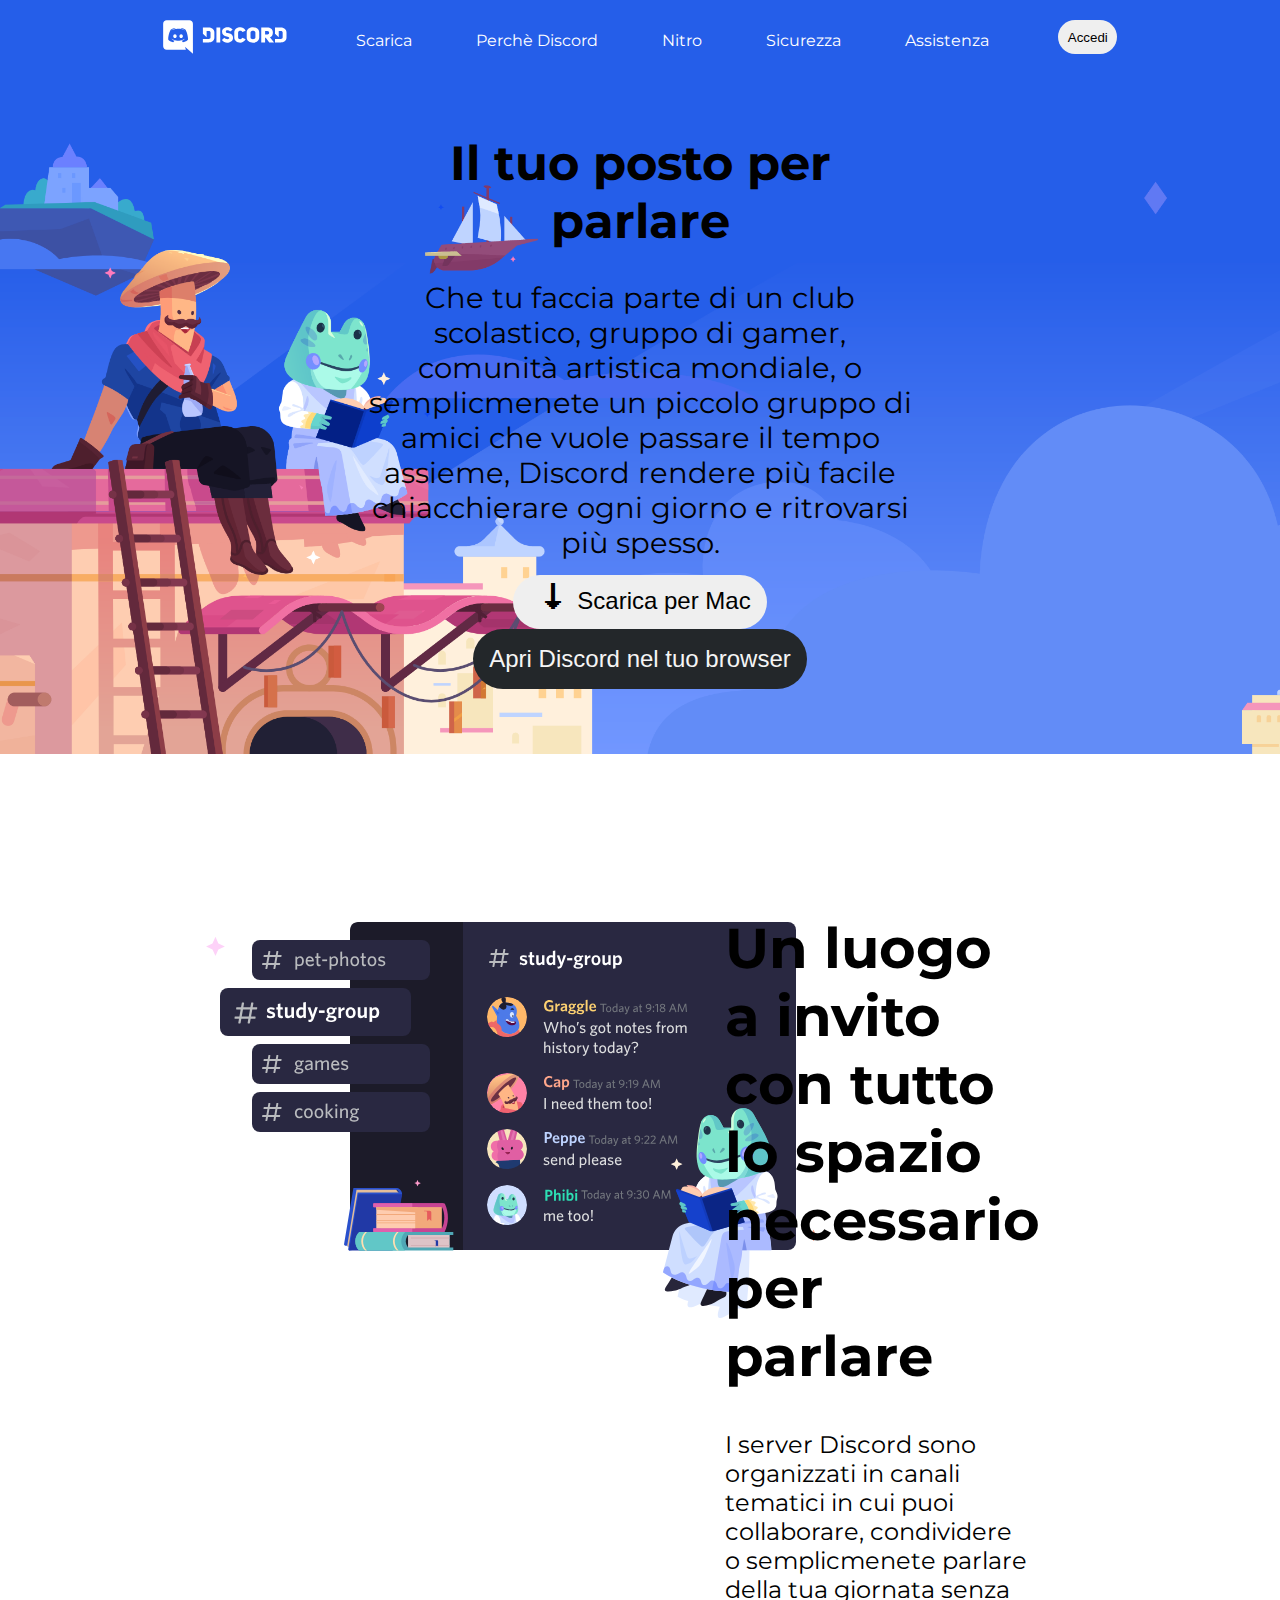
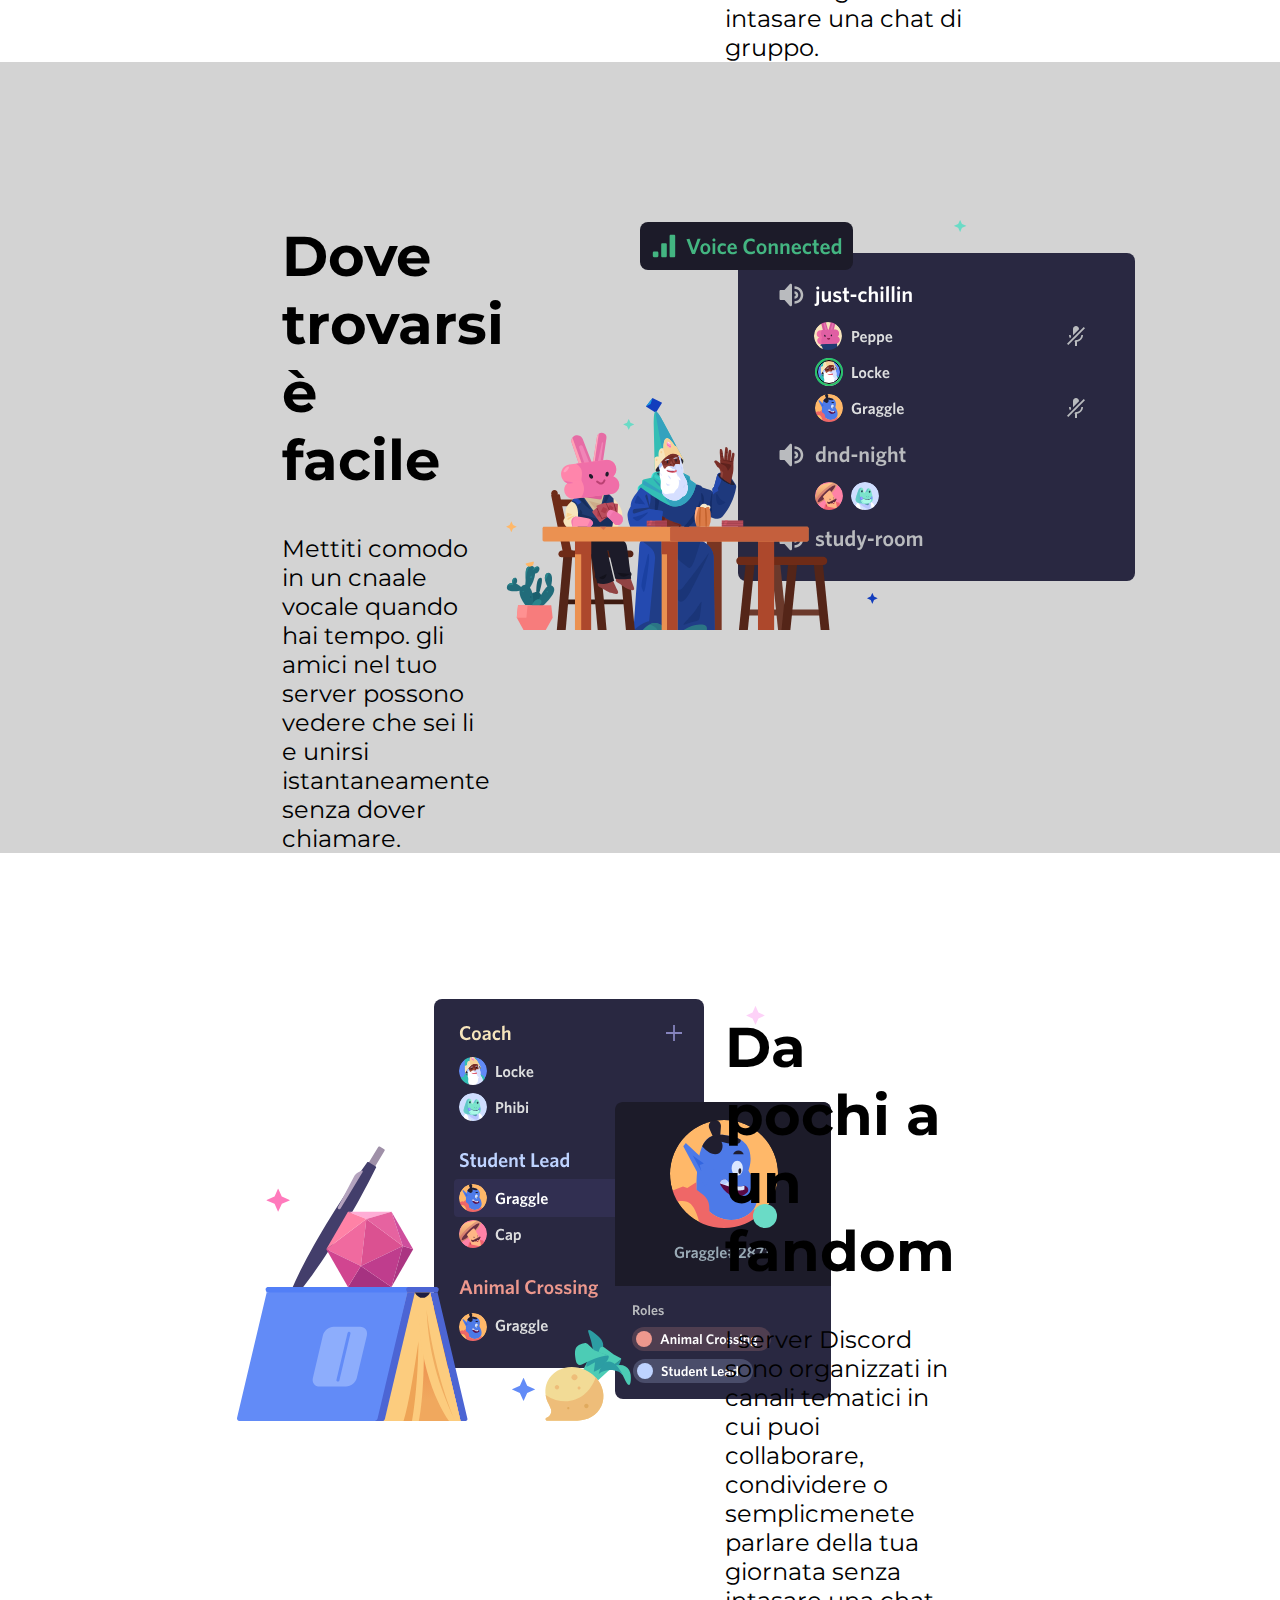
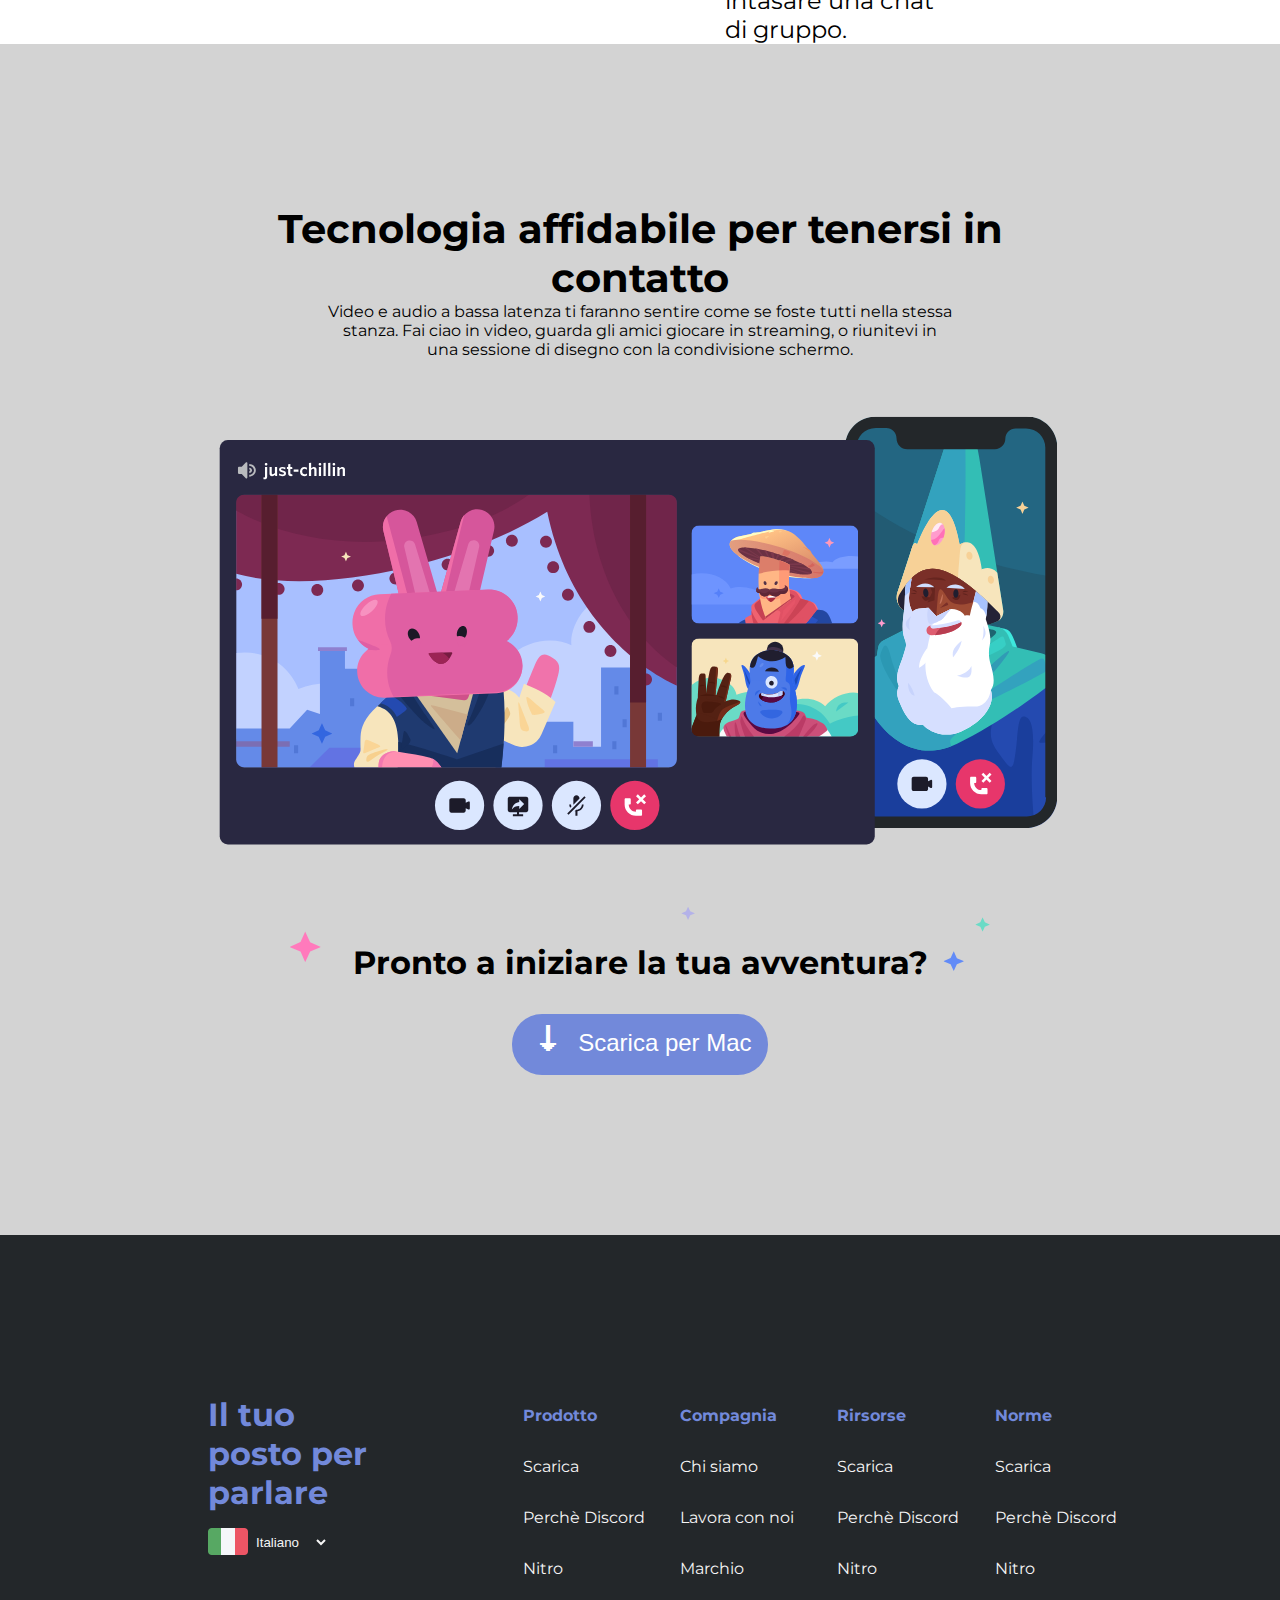
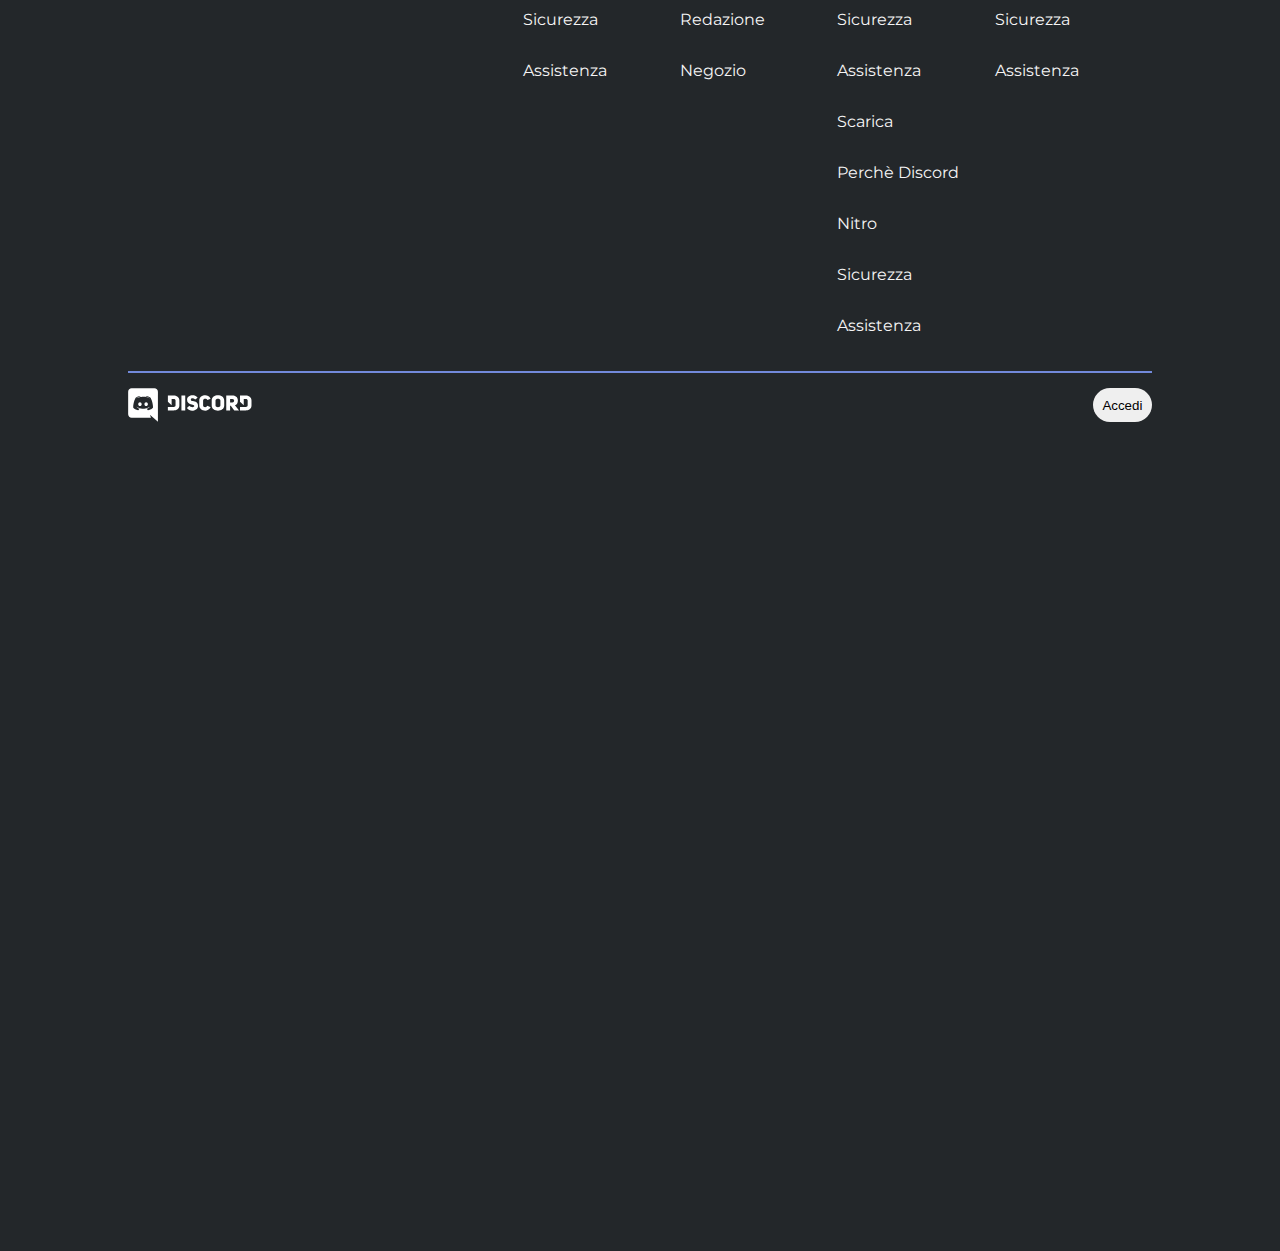
==== bonus/index.html @ 66f03d51 "add bonus folder" ====
<!DOCTYPE html>
<html lang="en">
<head>
    <meta charset="UTF-8">
    <meta http-equiv="X-UA-Compatible" content="IE=edge">
    <meta name="viewport" content="width=device-width, initial-scale=1.0">
    <title>Discord</title>
    <link rel="preconnect" href="https://fonts.googleapis.com">
    <link rel="preconnect" href="https://fonts.gstatic.com" crossorigin>
    <link href="https://fonts.googleapis.com/css2?family=Montserrat:wght@400;700&display=swap" rel="stylesheet">
    <link rel="stylesheet" href="https://cdnjs.cloudflare.com/ajax/libs/font-awesome/6.2.0/css/all.min.css" integrity="sha512-xh6O/CkQoPOWDdYTDqeRdPCVd1SpvCA9XXcUnZS2FmJNp1coAFzvtCN9BmamE+4aHK8yyUHUSCcJHgXloTyT2A==" crossorigin="anonymous" referrerpolicy="no-referrer"/>
    <link rel="stylesheet" href="./assets/css/style.css">
</head>
<body>
    
    <header id="site_header">
        <nav>
            <img src="./assets/img/logo.svg" alt="">
            <ul>
                <li>Scarica</li>
                <li>Perchè Discord</li>
                <li>Nitro</li>
                <li>Sicurezza</li>
                <li>Assistenza</li>
            </ul>
            <button id="login">Accedi</button>
        </nav>
    </header>
    <!-- /#site_header -->

    <main id="site_main">
        <div class="top_container">
            <section>
                <h1>Il tuo posto per parlare</h1>
                <p class="descrizione">Che tu faccia parte di un club scolastico, gruppo di gamer, comunità artistica mondiale, o semplicmenete un piccolo gruppo di amici che vuole passare il tempo assieme, Discord rendere più facile chiacchierare ogni giorno e ritrovarsi più spesso.</p>
                <button class="download_mac"><span class="arrow">&#129063;</span>Scarica per Mac</button>
                <button class="open_browser">Apri Discord nel tuo browser</button>
            </section>
        </div>
        <div class="container">
            <div class="row">
                <div class="col_7 study">
                    <img class="study_group" src="./assets/img/item1.svg" alt="">
                </div>
                <div class="col_6 luogo">
                    <h2>Un luogo a invito con tutto lo spazio necessario per parlare</h2>
                    <p class="spiegazione">I server Discord sono organizzati in canali tematici in cui puoi collaborare, condividere o semplicmenete parlare della tua giornata senza intasare una chat di gruppo.</p>
                </div>
            </div>
        </div>
        <div class="container_gray">
            <div class="container">
                <div class="row">
                    <div class="col_6 trovarsi">
                        <h2>Dove trovarsi è facile</h2>
                        <p class="spiegazione">Mettiti comodo in un cnaale vocale quando hai tempo. gli amici nel tuo server possono vedere che sei li e unirsi istantaneamente senza dover chiamare.</p>
                    </div>
                    <div class="col_7">
                        <img src="./assets/img/item2.svg" alt="">
                    </div>
                </div>
            </div>
        </div>
        <div class="container">
            <div class="row">
                <div class="col_7">
                    <img class="voice_connect" src="./assets/img/item3.svg" alt="">
                </div>
                <div class="col_6 luogo">
                    <h2>Da pochi a un fandom</h2>
                    <p class="spiegazione">I server Discord sono organizzati in canali tematici in cui puoi collaborare, condividere o semplicmenete parlare della tua giornata senza intasare una chat di gruppo.</p>
                </div>
            </div>
        </div>

        <div class="container_gray">
                <div class="tecnology">
                    <h2 class="tecnologia">Tecnologia affidabile per tenersi in contatto</h2>
                    <p class="streaming">Video e audio a bassa latenza ti faranno sentire come se foste tutti nella stessa stanza. Fai ciao in video, guarda gli amici giocare in streaming, o riunitevi in una sessione di disegno con la condivisione schermo.</p>
                    <img class="big" src="./assets/img/item4-big.svg" alt="">
                    <img class="stars" src="./assets/img/stars.svg" alt="">
                    <h2 class="adventure">Pronto a iniziare la tua avventura?</h2>
                    <button class="last_button">
                        <span class="arrow">&#129063;</span>
                        Scarica per Mac
                    </button>
                </div>
        </div>
    </main>
    <!-- /#site_main -->


    <footer id="site_footer">

        <div class="container_footer">
            <div class="container">
                <div class="row footer_row">
                    <div class="col_4 last_col ">
                        <h2 class="posto">Il tuo posto per parlare</h2>
                        <img class="ita" src="./assets/img/ita.png" alt="">
                        <select>
                            <option>Italiano</option>
                            <option>Inglese</option>
                            <option>Francese</option>
                            <option>Spagnolo</option>
                            <option>Tedesco</option>
                        </select>
                        <div>
                            <a href="#"><i id="twitter" class="fa-brands fa-twitter"></i></a>
                            <a href="#"><i class="fa-brands fa-instagram"></i></a>
                            <a href="#"><i class="fa-brands fa-facebook"></i></a>
                            <a href="#"><i class="fa-brands fa-youtube"></i></a>
                        </div>
                    </div>
                    <div class="col_2">
                        <ul>
                            <li><strong>Prodotto</strong> </li>
                            <li><a href="#">Scarica</a></li>
                            <li><a href="#">Perchè Discord</a></li>
                            <li><a href="#">Nitro</a></li>
                            <li><a href="#">Sicurezza</a></li>
                            <li><a href="#">Assistenza</a></li>
                        </ul>
                    </div>
                    <div class="col_2">
                        <ul>
                            <li><strong>Compagnia</strong></li>
                            <li><a href="#">Chi siamo</a></li>
                            <li><a href="#">Lavora con noi</a></li>
                            <li><a href="#">Marchio</a></li>
                            <li><a href="#">Redazione</a></li>
                            <li><a href="#">Negozio</a></li>
                        </ul>
                    </div>
                    <div class="col_2">
                        <ul>
                            <li><strong>Rirsorse</strong></li>
                            <li><a href="#">Scarica</a></li>
                            <li><a href="#">Perchè Discord</a></li>
                            <li><a href="#">Nitro</a></li>
                            <li><a href="#">Sicurezza</a></li>
                            <li><a href="#">Assistenza</a></li>
                            <li><a href="#">Scarica</a></li>
                            <li><a href="#">Perchè Discord</a></li>
                            <li><a href="#">Nitro</a></li>
                            <li><a href="#">Sicurezza</a></li>
                            <li><a href="#">Assistenza</a></li>
                        </ul>
                    </div>
                    <div class="col_2">
                        <ul>
                            <li><strong>Norme</strong></li>
                            <li><a href="#">Scarica</a></li>
                            <li><a href="#">Perchè Discord</a></li>
                            <li><a href="#">Nitro</a></li>
                            <li><a href="#">Sicurezza</a></li>
                            <li><a href="#">Assistenza</a></li>
                        </ul>
                    </div>
                </div>
            </div>
        </div>
        <div class="huge">
            <div class="bottom">
                <img class="last_logo" src="./assets/img/logo.svg" alt="">
                <button id="registrati">Accedi</button>
            </div>
        </div>
    </footer>
    <!-- /#site_footer -->
    
</body>
</html>
---- bonus/assets/css/style.css ----
*{
    box-sizing: border-box;
    margin: 0;
    padding: 0;
}

body{
    font-family: 'Montserrat', sans-serif;
}


#site_header{
    background-color: #255EE9;
    display: flex;
}

nav{
    width: 80%;
    max-width: 1920px;
    margin: auto;
    display: flex;
    justify-content: space-around;
    margin-top: 20px;
    text-align: center;
}

ul{
    display: flex;
    list-style-type: none;
    color: white;
    gap: 4rem;
    margin-top: 0.7rem;
}

#login{
    padding: 0.6rem;
    border-radius: 20px;
    border-style: none;
}

.top_container{
    background-image: url(../img/jumbo.png);
    height: 700px;
    background-size: cover, contain;
    display: flex;
}

section{
    text-align: center;
    width: 45%;
    margin: auto;
}

h1{
    padding: 15px;
    font-size: 3rem;
}

.descrizione{
    padding: 15px;
    font-size:1.8rem;
}

.download_mac{
    border-radius: 30px;
    margin: 0 7px;
    border-style: none;
    font-size: 1.5rem;
    padding-left: 1rem;
    padding-right: 1rem;
    padding-bottom: 0.8rem;
    padding-top: 0.3rem;
}

.arrow{
    font-size: 2rem;
    padding: 0.5rem;
}

.open_browser{
    background-color: #23272A;
    color: whitesmoke;
    padding: 1rem;
    border-radius: 30px;
    margin: 0 7px;
    border-style: none;
    font-size: 1.5rem;
}

/*

#login:hover{
    cursor: pointer;
    box-shadow: 0 0 10px white;
}
.open_browser:hover{
    cursor: pointer;
    box-shadow: 0 0 10px #23272A;
}

.download_mac:hover{
    cursor: pointer;
    box-shadow: 0 0 10px white;
}
*/

.container{
    width: 80%;
    max-width: 1920px;
    margin: auto;
}

.row{
    display: flex;
}

/* #region col */


.col_1{
    width: calc( (100% / 12) * 1);
}

.col_2{
    width: calc( (100% / 12) * 2);
}

.col_3{
    width: calc( (100% / 12) * 3);
}

.col_4{
    width: calc( (100% / 12) * 4);
}

.col_5{
    width: calc( (100% / 12) * 5);
}

.col_6{
    width: calc( (100% / 12) * 6);
}

.col_7{
    width: calc( (100% / 12) * 7);
}

.col_8{
    width: calc( (100% / 12) * 8);
}

.col_9{
    width: calc( (100% / 12) * 9);
}

.col_10{
    width: calc( (100% / 12) * 10);
}

.col_11{
    width: calc( (100% / 12) * 11);
}

.col_12{
    width: calc( (100% / 12) * 12);
}

/* #endregion col */

.study_group{
    margin-left: 10%;
}

.study{
    text-align: center;
}

.col_6, .col_7{
    margin-top: 8rem;
}

.luogo{
    width: 30%;
    text-align: left;
    margin-right: 20%;
    margin-top: 10rem;
}

.trovarsi{
    width: 20%;
    text-align: left;
    margin-left: 15%;
    margin-top: 10rem;
}

.voice_connect{
    margin-left: 15%;
}

h2{
    font-size: 3.5rem;
}

.spiegazione{
    font-size: 1.5rem;
    padding-top: 2.5rem;
}

.container_gray{
    background-color: lightgray;
    text-align: center;
}

.container_gray > .tecnology{
    padding: 10rem 0;
}

.tecnologia{
    font-size: 2.5rem;
}

.tecnology, .streaming{
    width: 70%;
    margin: auto;
    max-width: 1980px;
}

.big{
    width: 100%;
    max-width: 1980px;
}

.stars{
    width: 700px;
}

.adventure{
    font-size: 2rem;
    position: relative;
    bottom: 2rem;
}

.container_footer{
    background-color: #23272A;
    color: whitesmoke;
}

.ita{
    width: 40px;
    padding-top: 1rem;
}

select{
    position: relative;
    bottom: 8px;
    background-color: #23272A;
    border: #23272A; 
    color: whitesmoke;
}

i{
    font-size:2rem;
    padding: 1rem;
}

#twitter{
    padding-left: 0;
}

.posto{
    font-size: 2rem;
    max-width: 60%;
    color: #7289DA;
}

footer ul{
    display: inline-block;
    padding-top: 9rem;
}

footer li{
    padding: 1rem 0;
} 

strong{
    color: #7289DA;
}

a{
    text-decoration: none;
    color: whitesmoke;
}

.last_col{
    margin-left: 5rem;
    padding-top: 10rem;
}


.last_button{
    background-color: #7289DA;
    color: white;
    border-radius: 30px;
    border-style: none;
    font-size: 1.5rem;
    padding-right: 1rem;
    padding-bottom: 1rem;
    padding-top: 0.5rem;
    padding-left: 0.7rem;
}

.huge{
    background-color: #23272A;
    height: 100vh;
    display: flex;
}

.bottom{
    border-top: solid 2px #7289DA;
    background-color: #23272A;
    width: 80%;
    max-width: 1920px;
    margin: auto;
    display: flex;
    justify-content: space-between;
    margin-top: 20px;
    text-align: center;
}

#registrati{
    margin-top: 15px;
    padding: 0.6rem;
    border-radius: 20px;
    border-style: none;
}

.last_logo{
    margin-top: 15px;
}
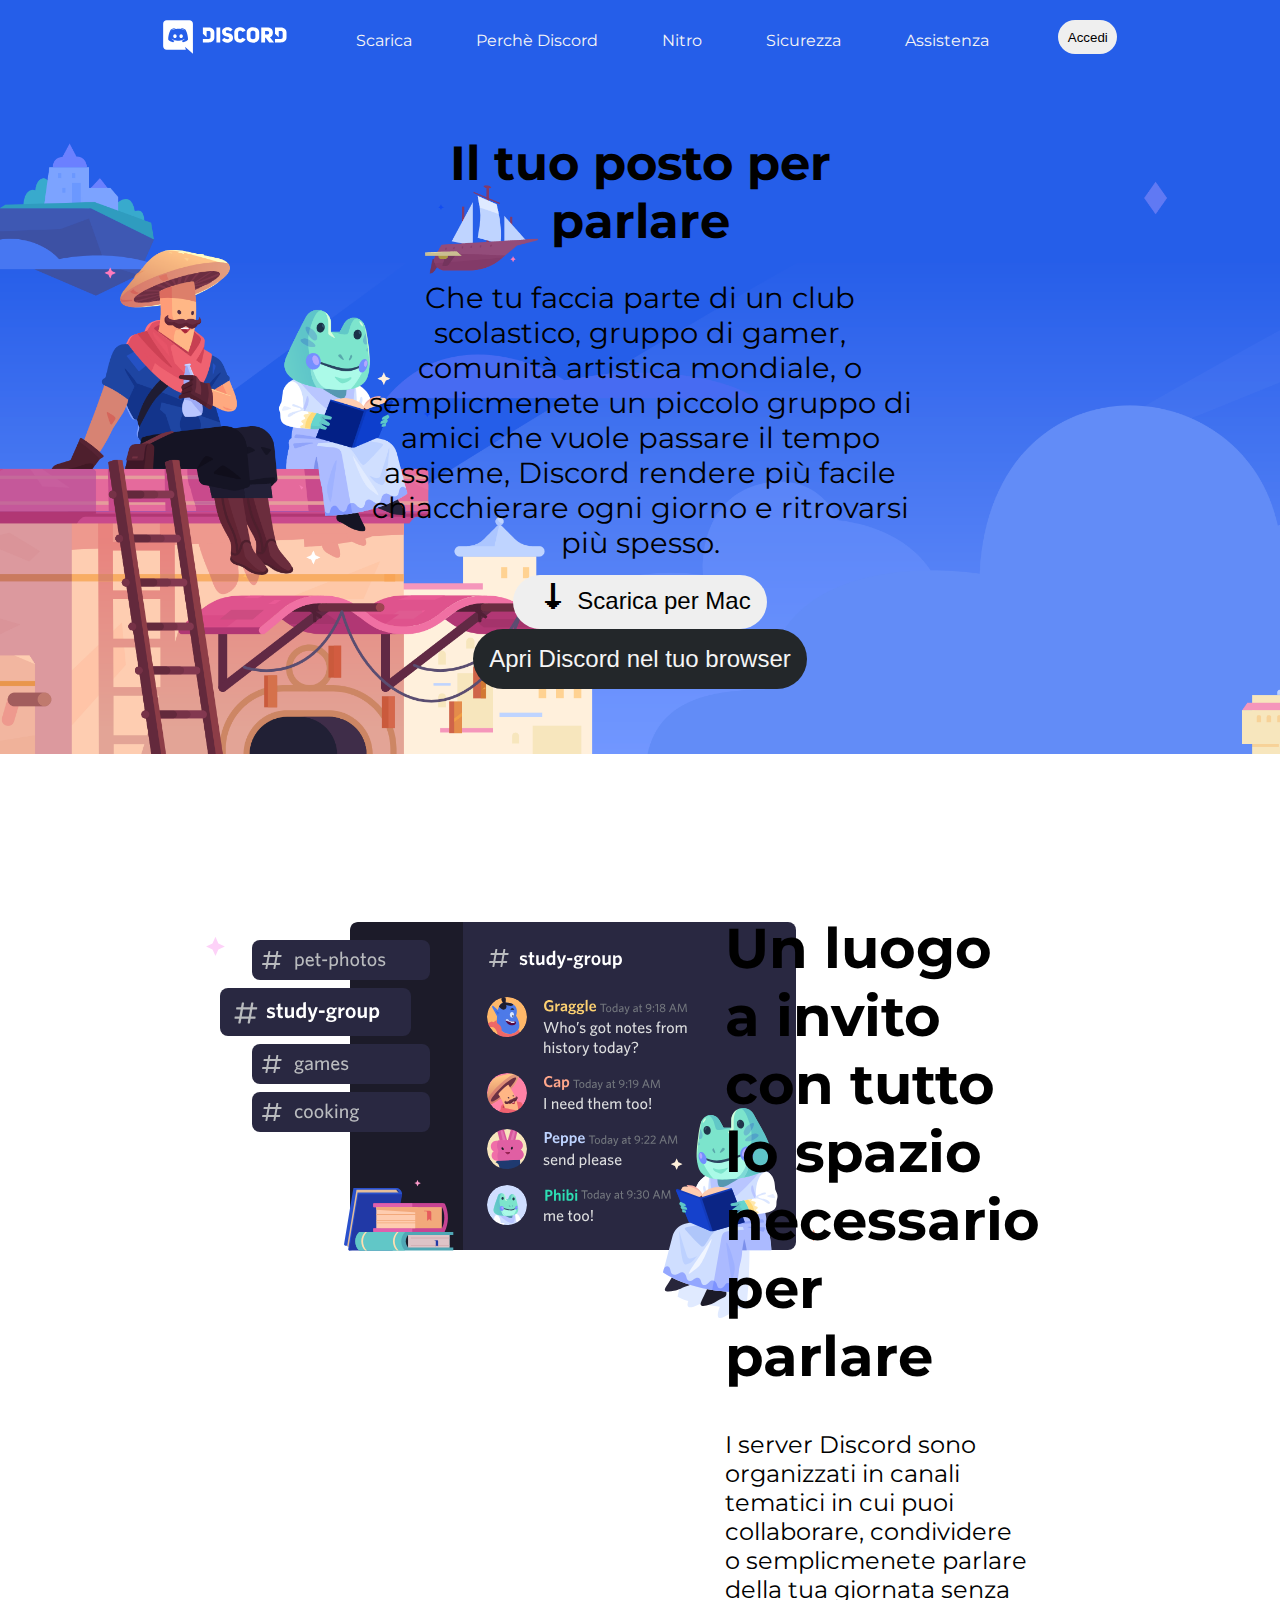
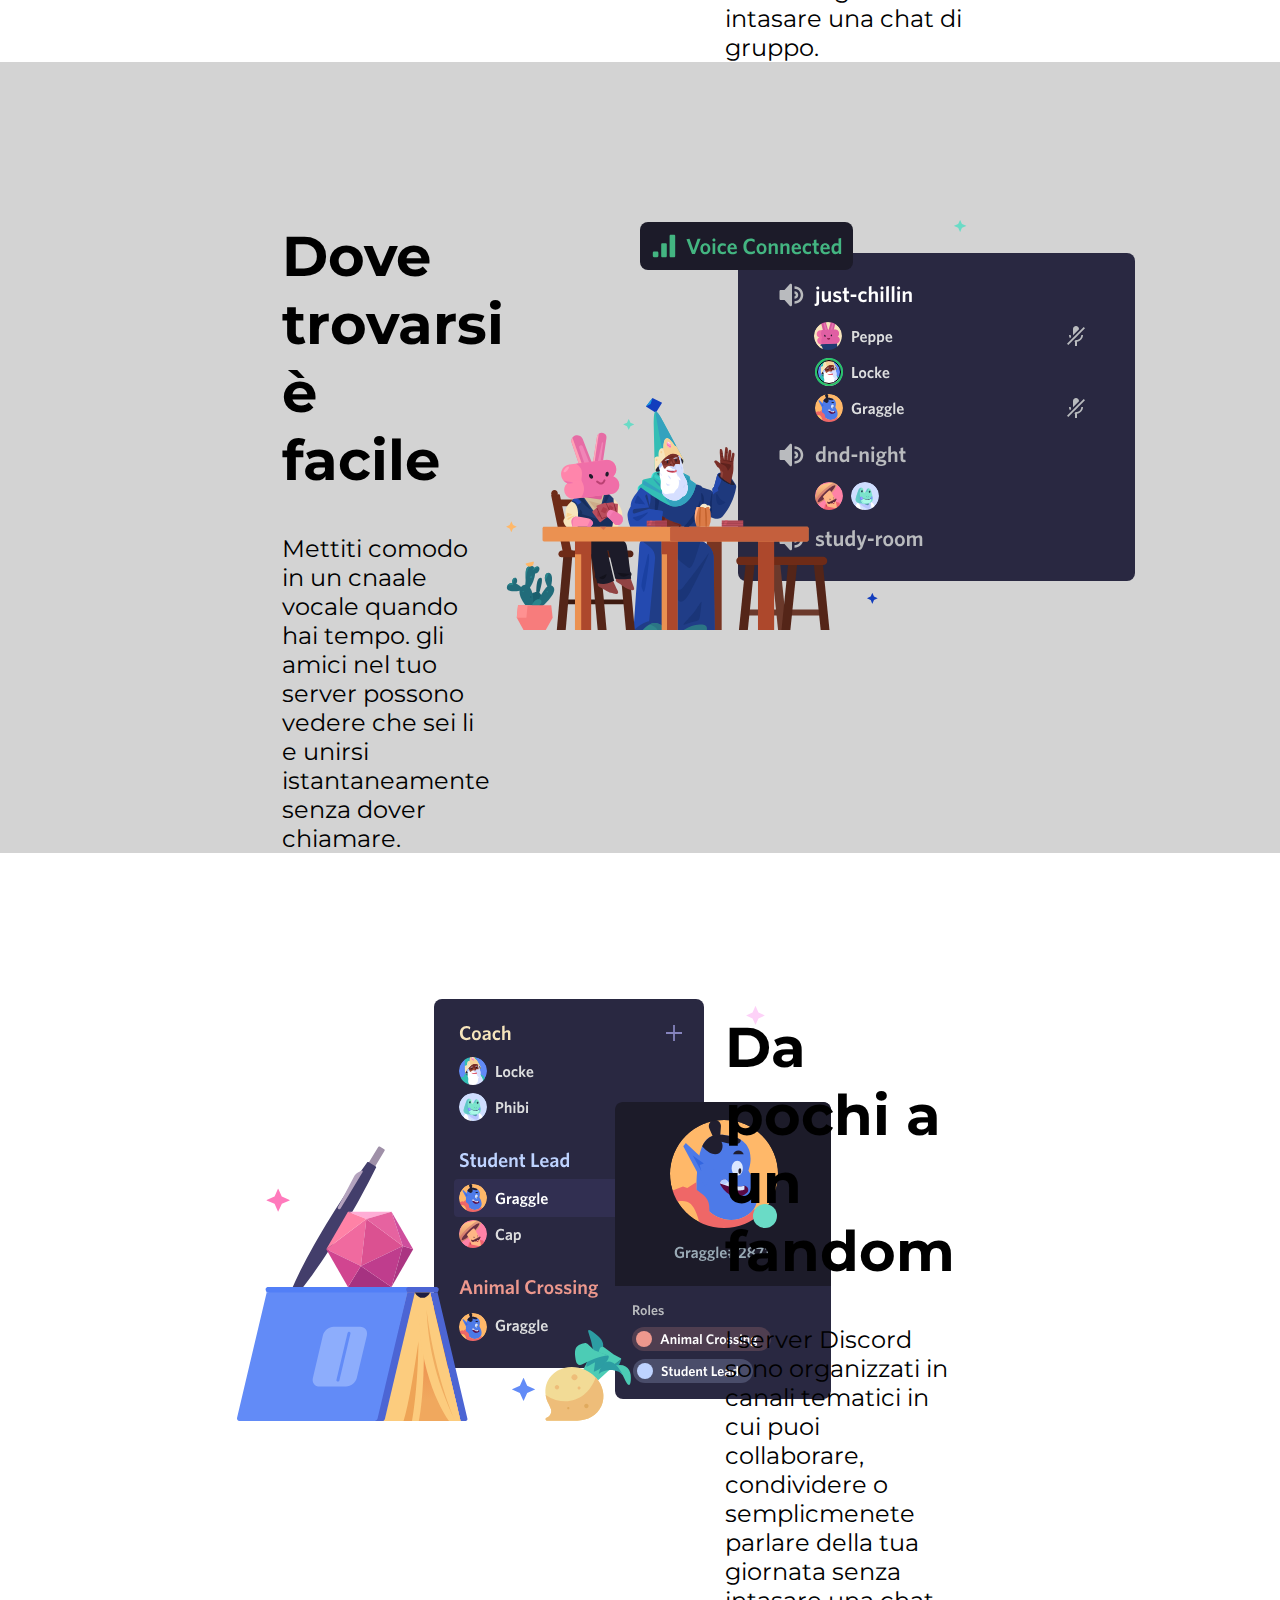
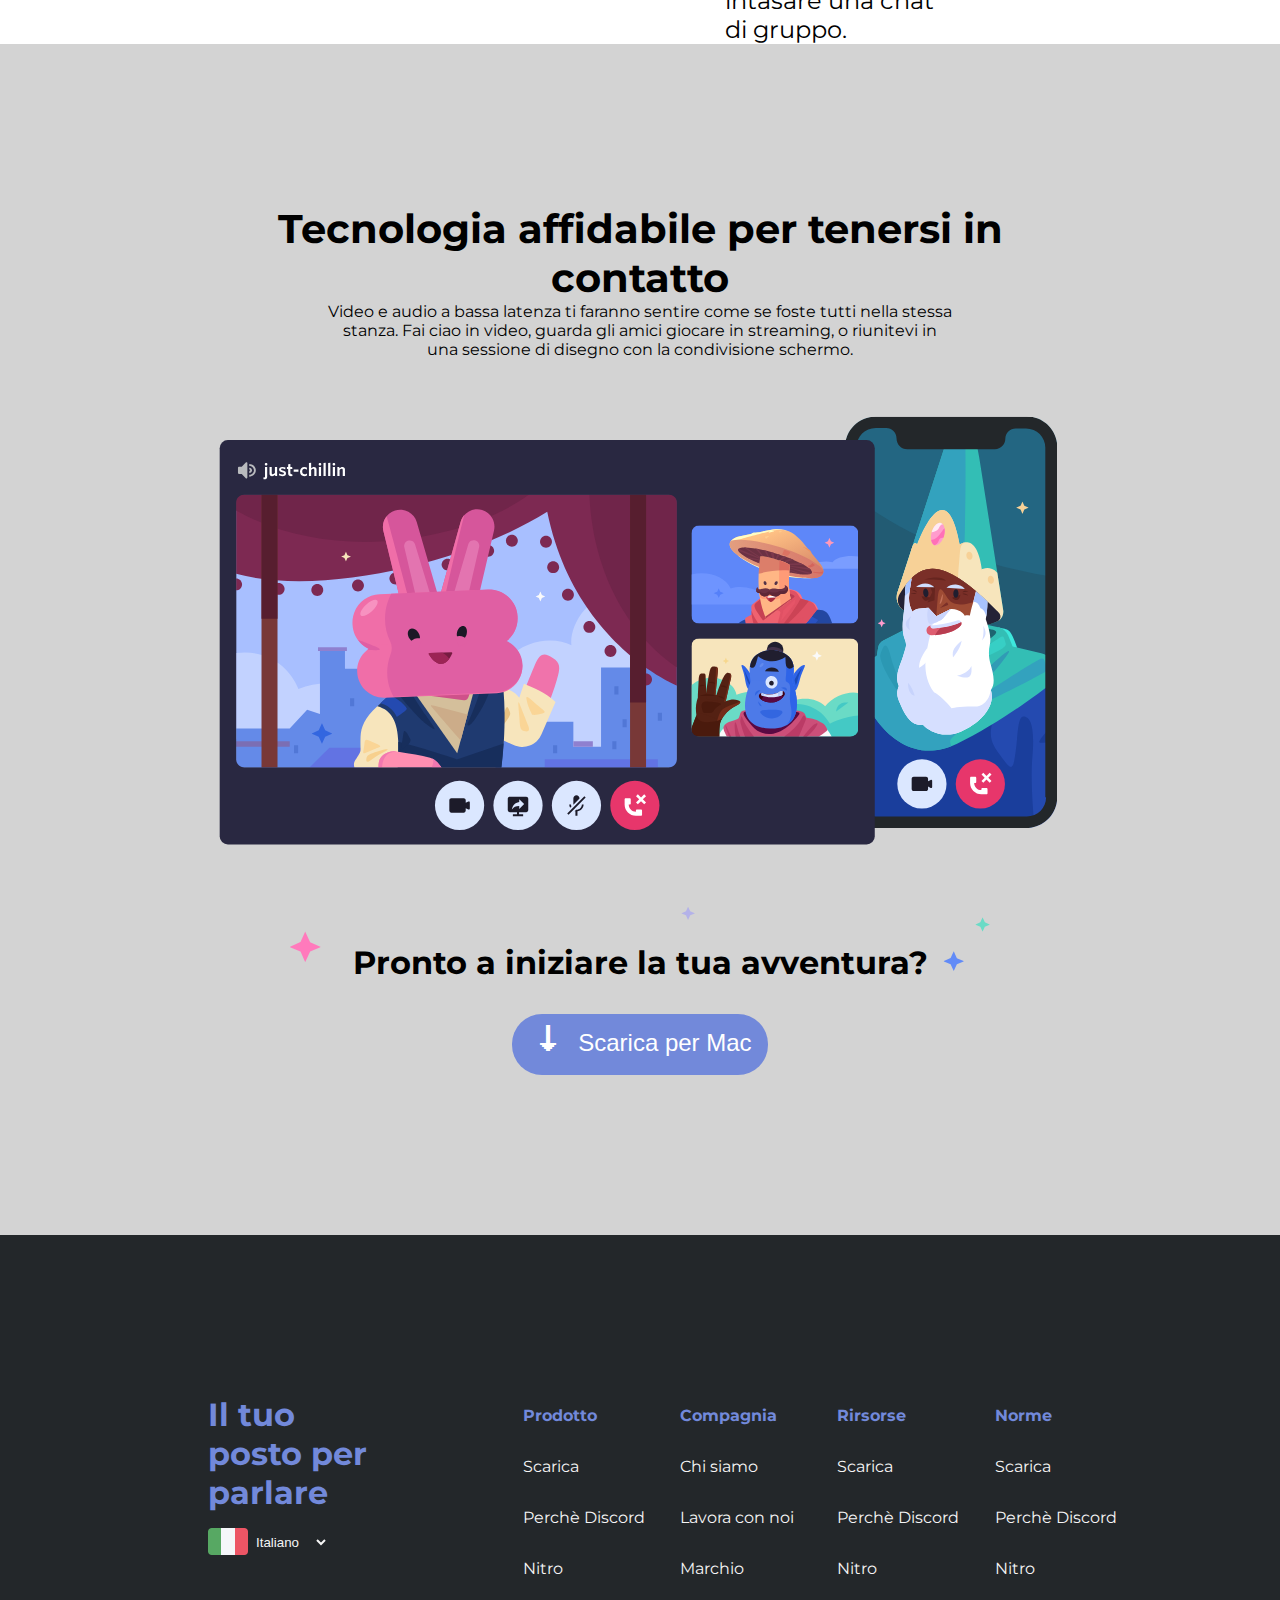
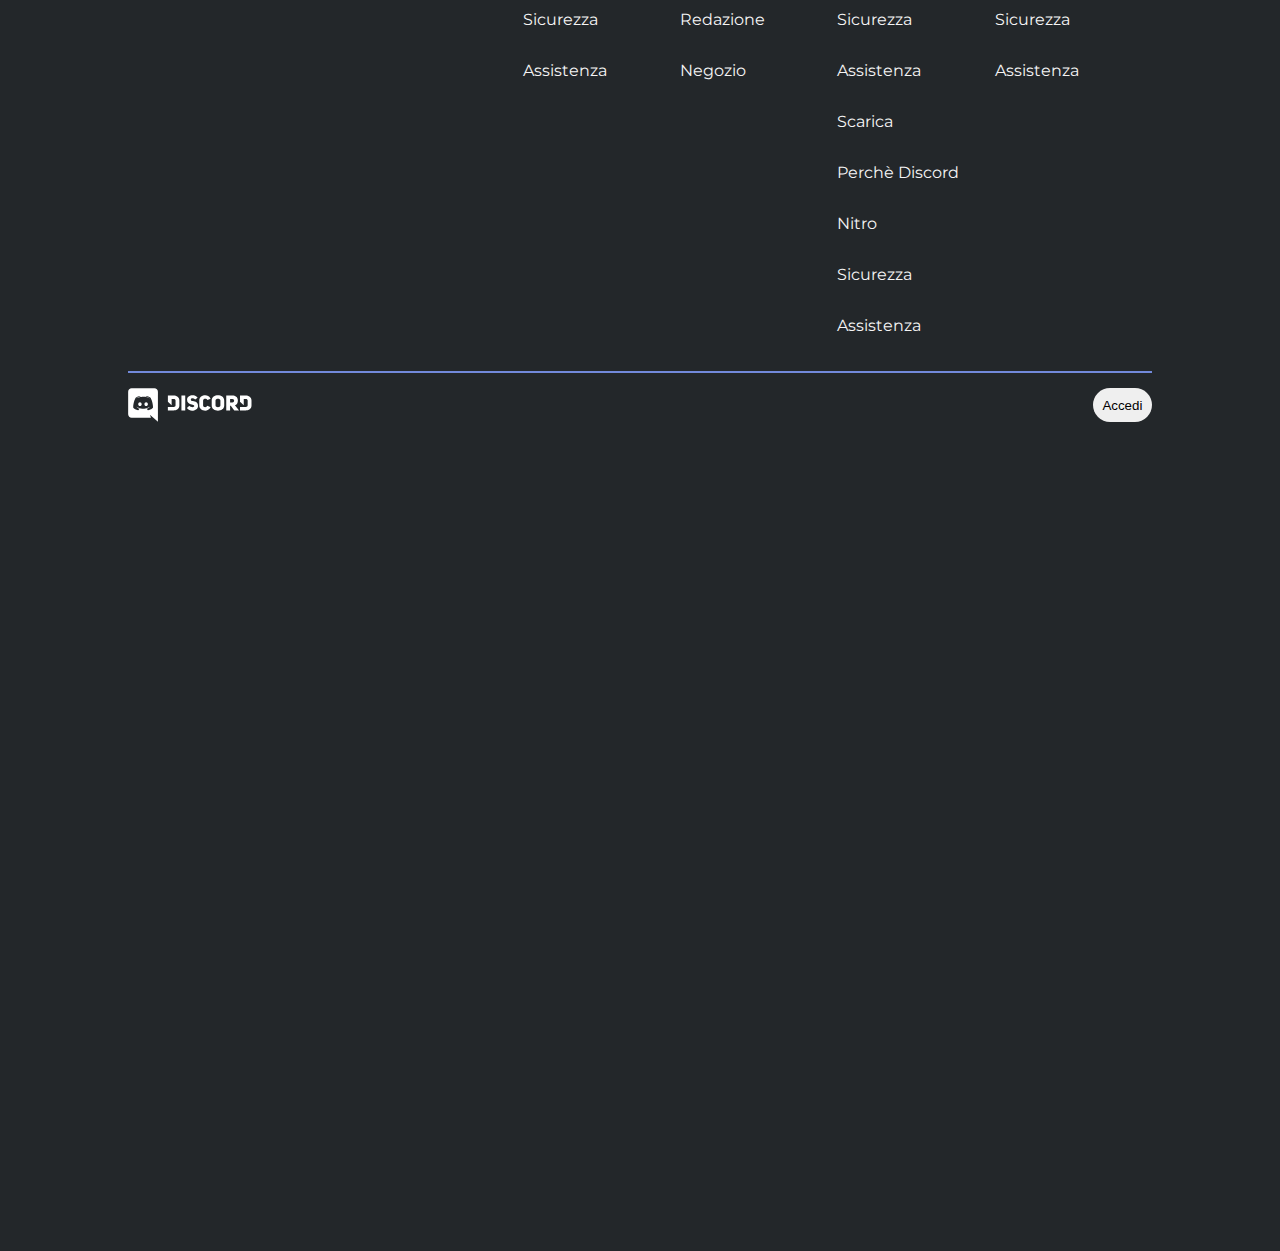
==== commit 29ee4034: "add shadow on button and links" ====
--- a/bonus/index.html
+++ b/bonus/index.html
@@ -17,11 +17,11 @@
         <nav>
             <img src="./assets/img/logo.svg" alt="">
             <ul>
-                <li>Scarica</li>
-                <li>Perchè Discord</li>
-                <li>Nitro</li>
-                <li>Sicurezza</li>
-                <li>Assistenza</li>
+                <li><a href="#">Scarica</a></li>
+                <li><a href="#">Perchè Discord</a></li>
+                <li><a href="#">Nitro</a></li>
+                <li><a href="#">Sicurezza</a></li>
+                <li><a href="#">Assistenza</a></li>
             </ul>
             <button id="login">Accedi</button>
         </nav>
--- a/bonus/assets/css/style.css
+++ b/bonus/assets/css/style.css
@@ -9,6 +9,37 @@
 }
 
 
+/* "funzionalità" */
+
+#login:hover{
+    cursor: pointer;
+    box-shadow: 0 0 10px white;
+}
+
+.open_browser:hover{
+    cursor: pointer;
+    box-shadow: 0 0 10px #23272A;
+}
+
+.download_mac:hover{
+    cursor: pointer;
+    box-shadow: 0 0 10px white;
+}
+
+.last_button:hover{
+    cursor: pointer;
+    box-shadow: 0 0 10px #7289DA;
+}
+
+i:hover{
+    cursor: pointer;
+}
+
+a:hover{
+    text-shadow: 0 0 20px white;
+}
+
+/* "end funzionalità" */
 #site_header{
     background-color: #255EE9;
     display: flex;
@@ -87,23 +118,6 @@
     font-size: 1.5rem;
 }
 
-/*
-
-#login:hover{
-    cursor: pointer;
-    box-shadow: 0 0 10px white;
-}
-.open_browser:hover{
-    cursor: pointer;
-    box-shadow: 0 0 10px #23272A;
-}
-
-.download_mac:hover{
-    cursor: pointer;
-    box-shadow: 0 0 10px white;
-}
-*/
-
 .container{
     width: 80%;
     max-width: 1920px;
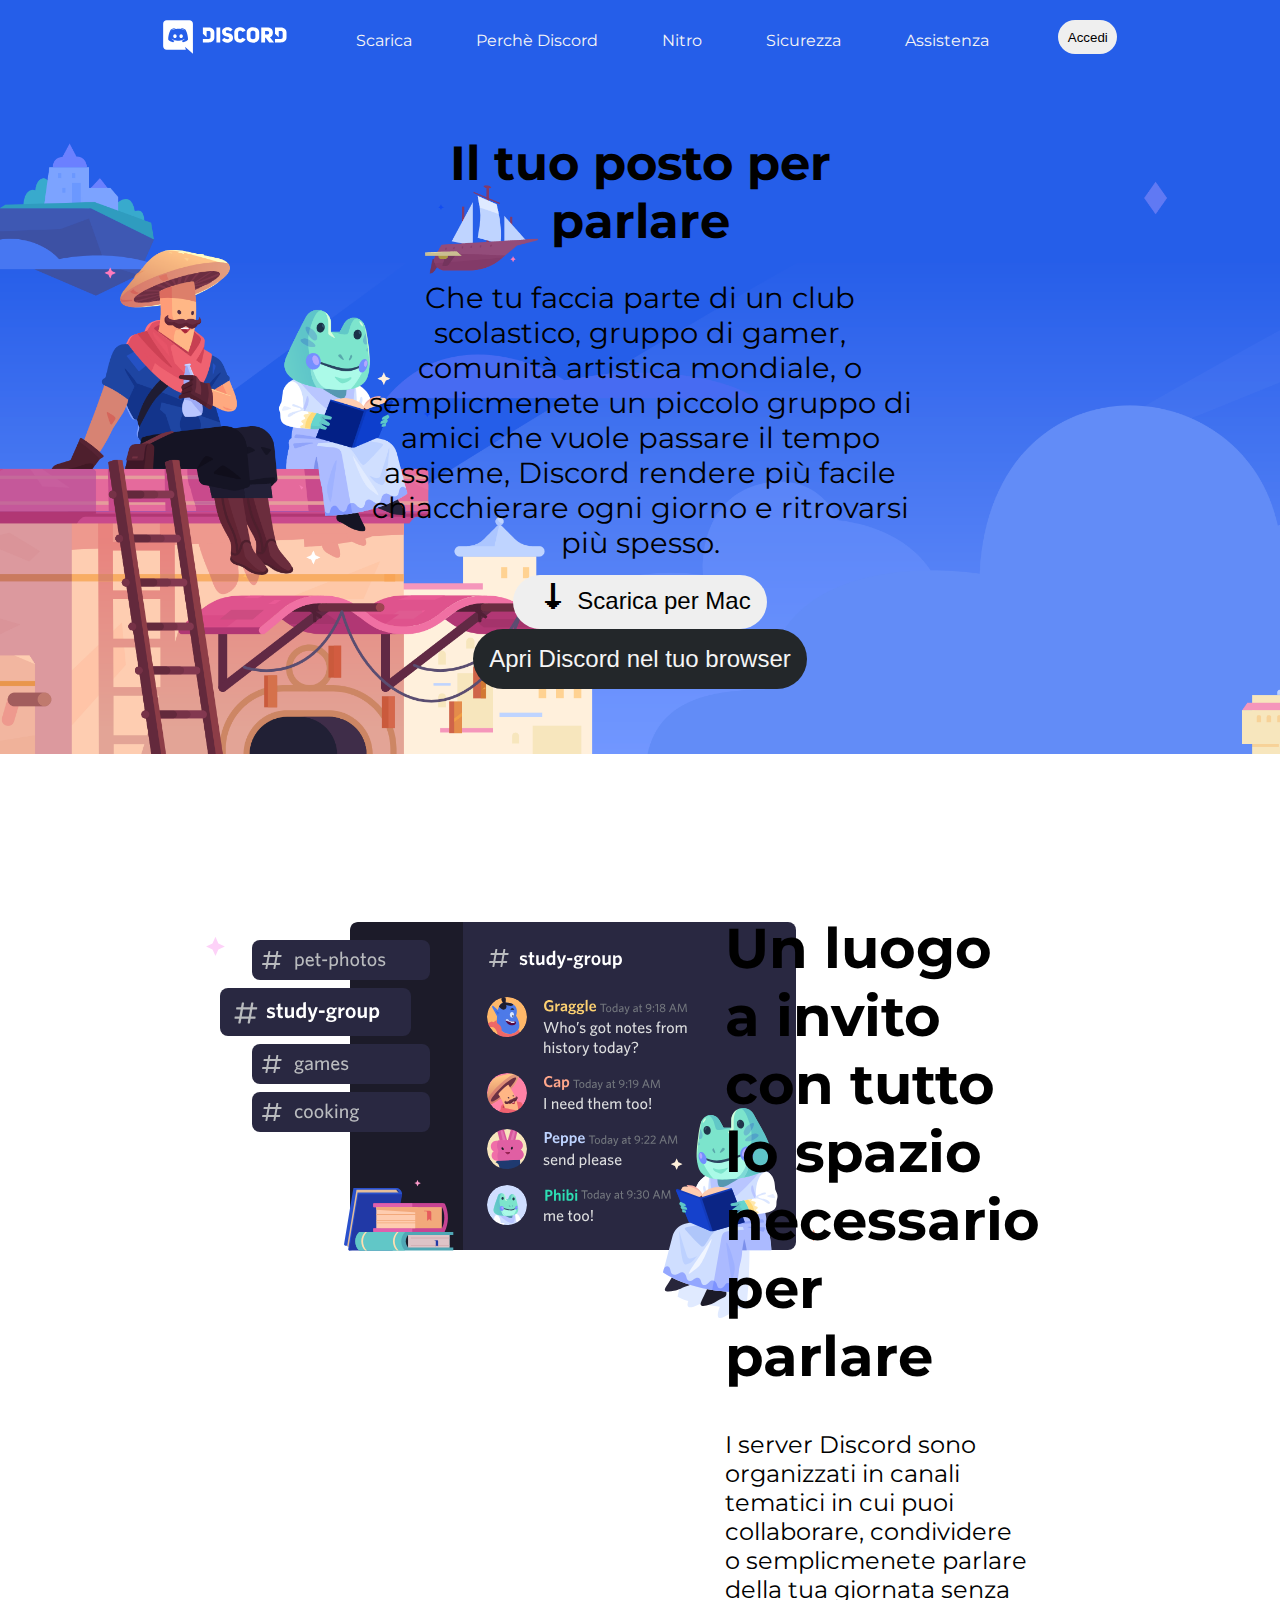
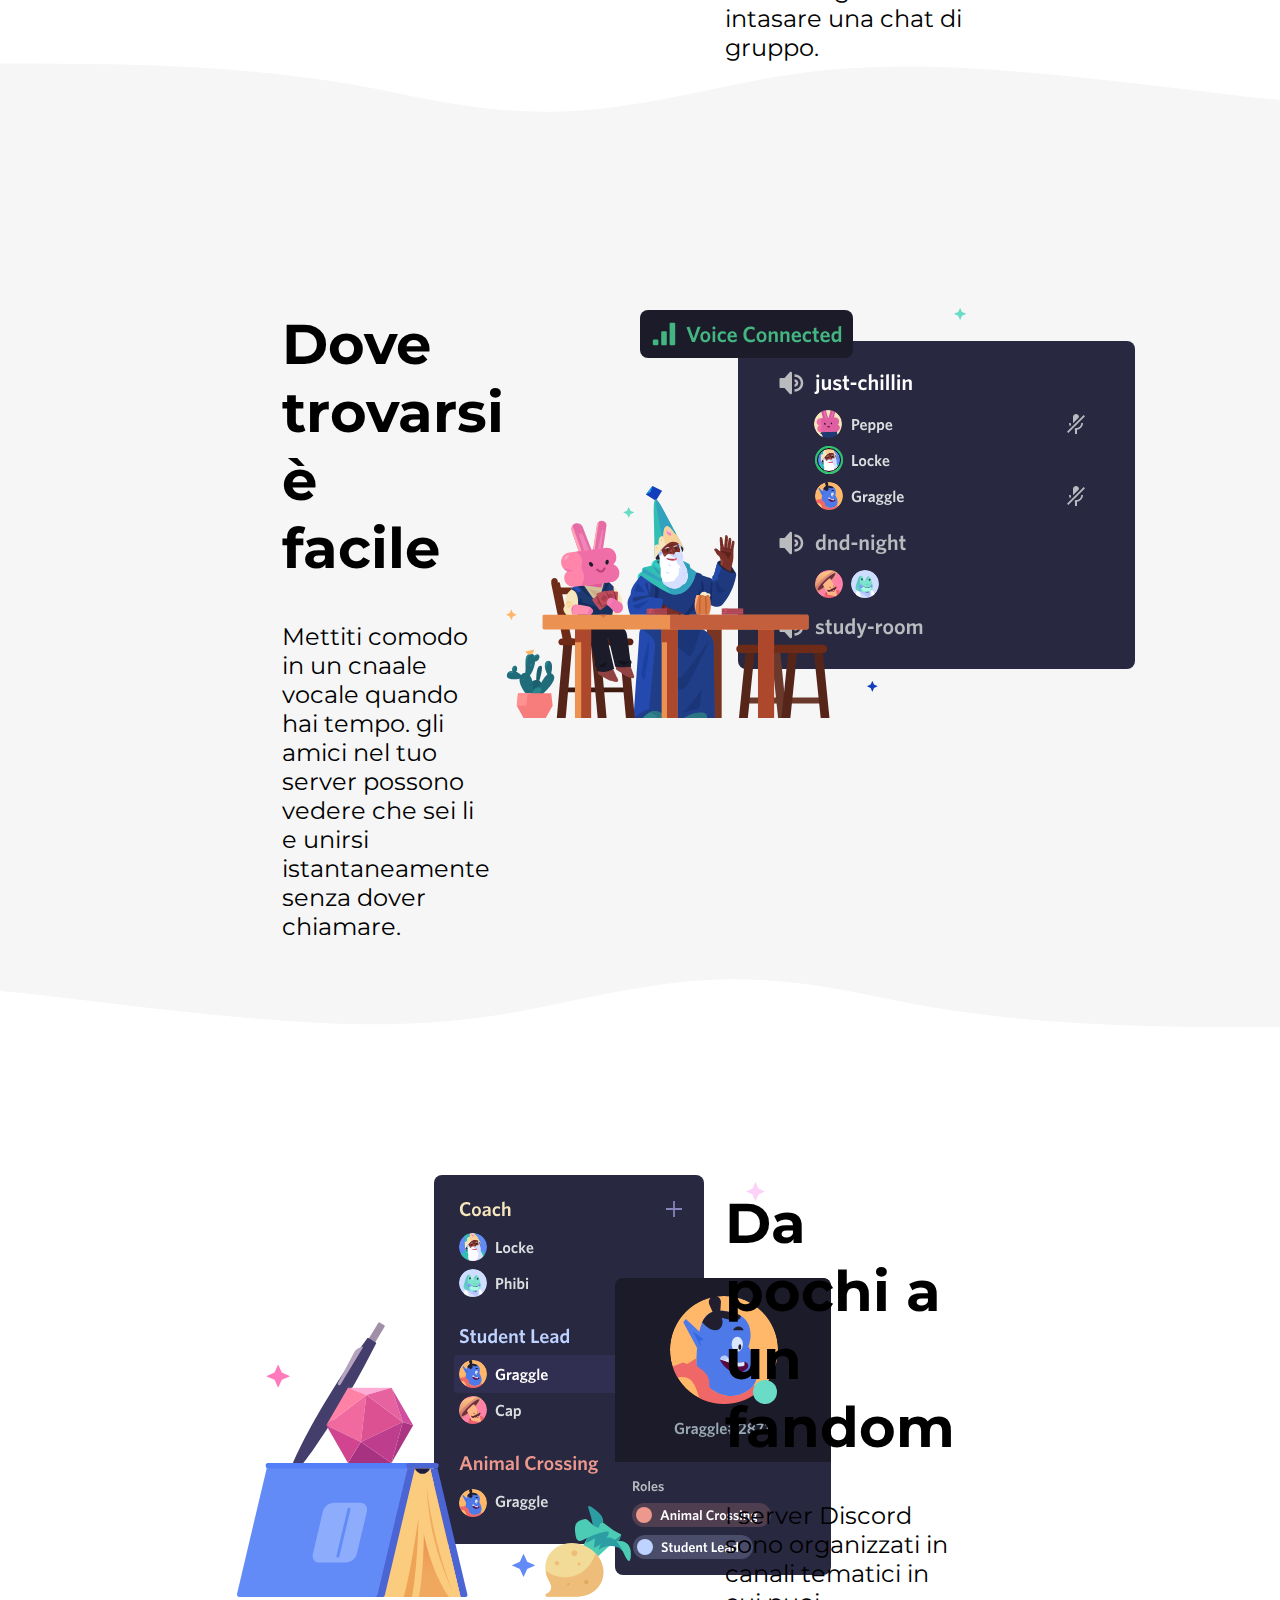
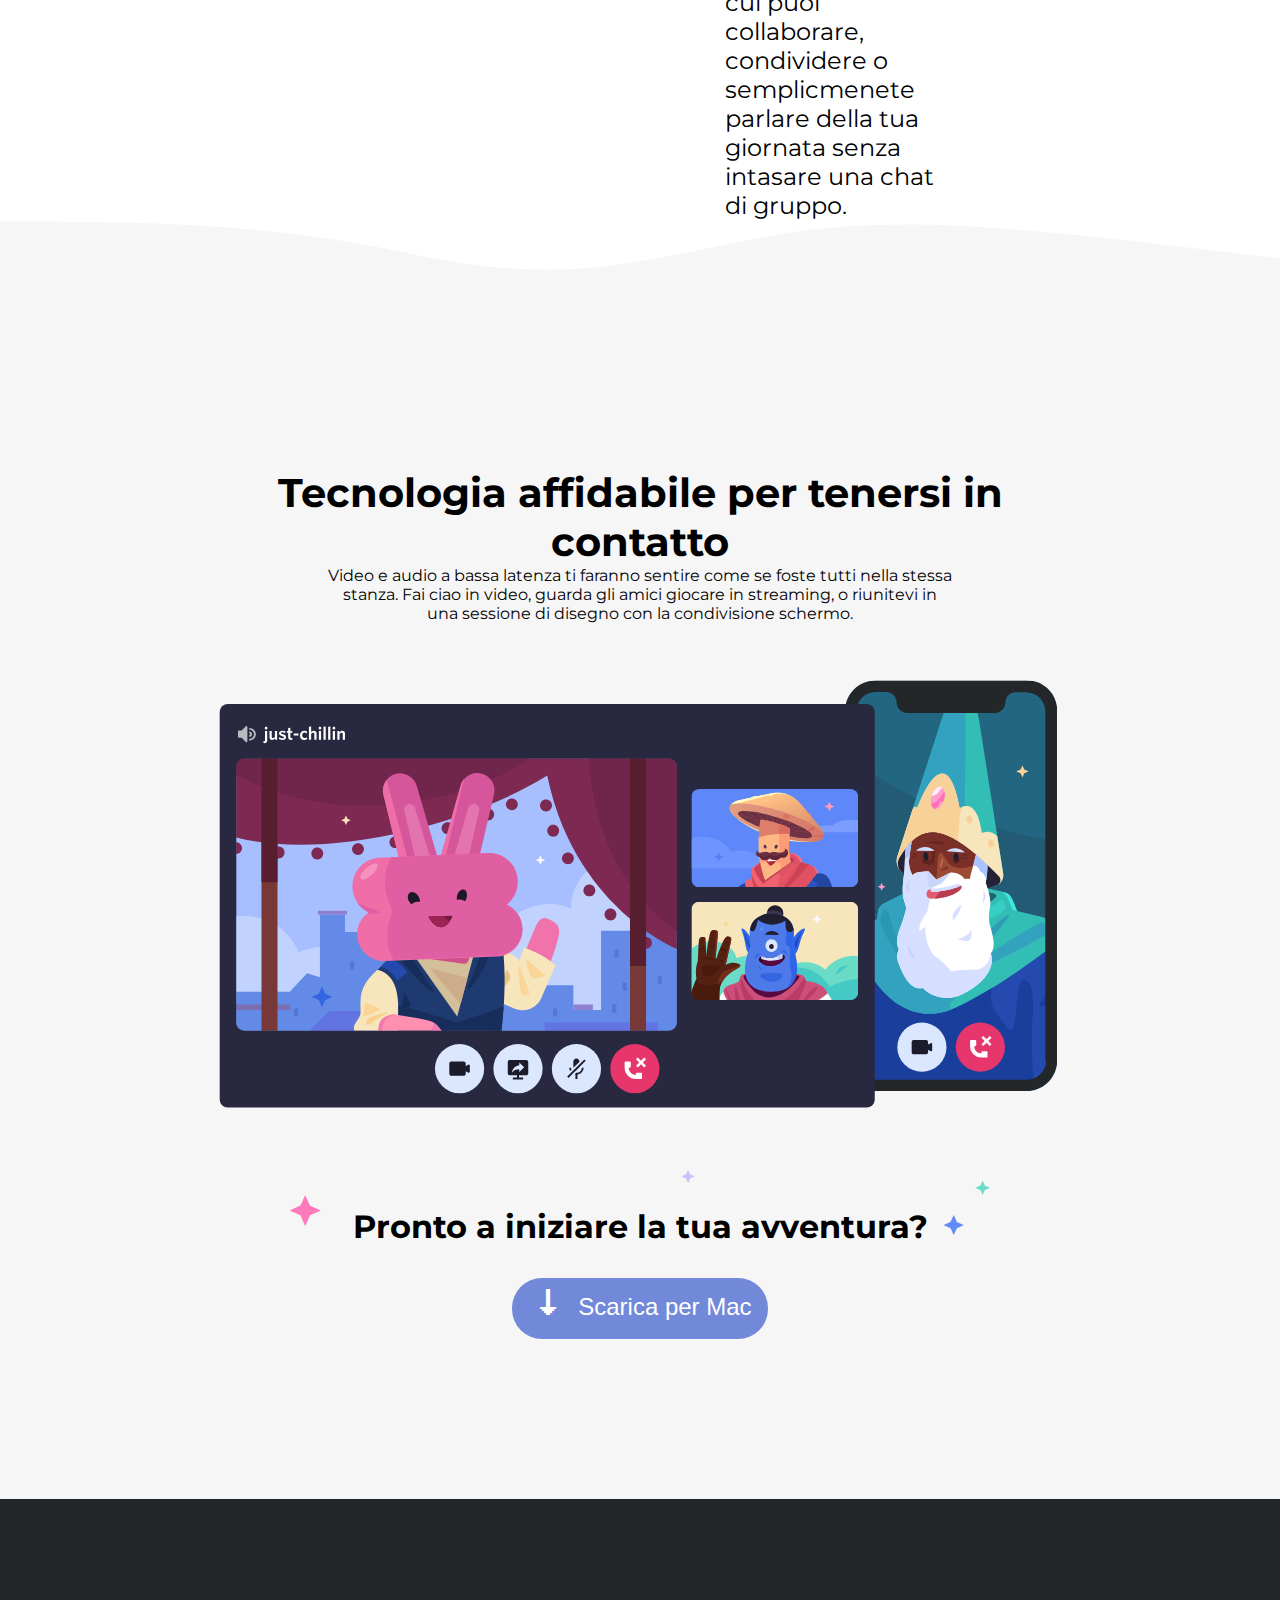
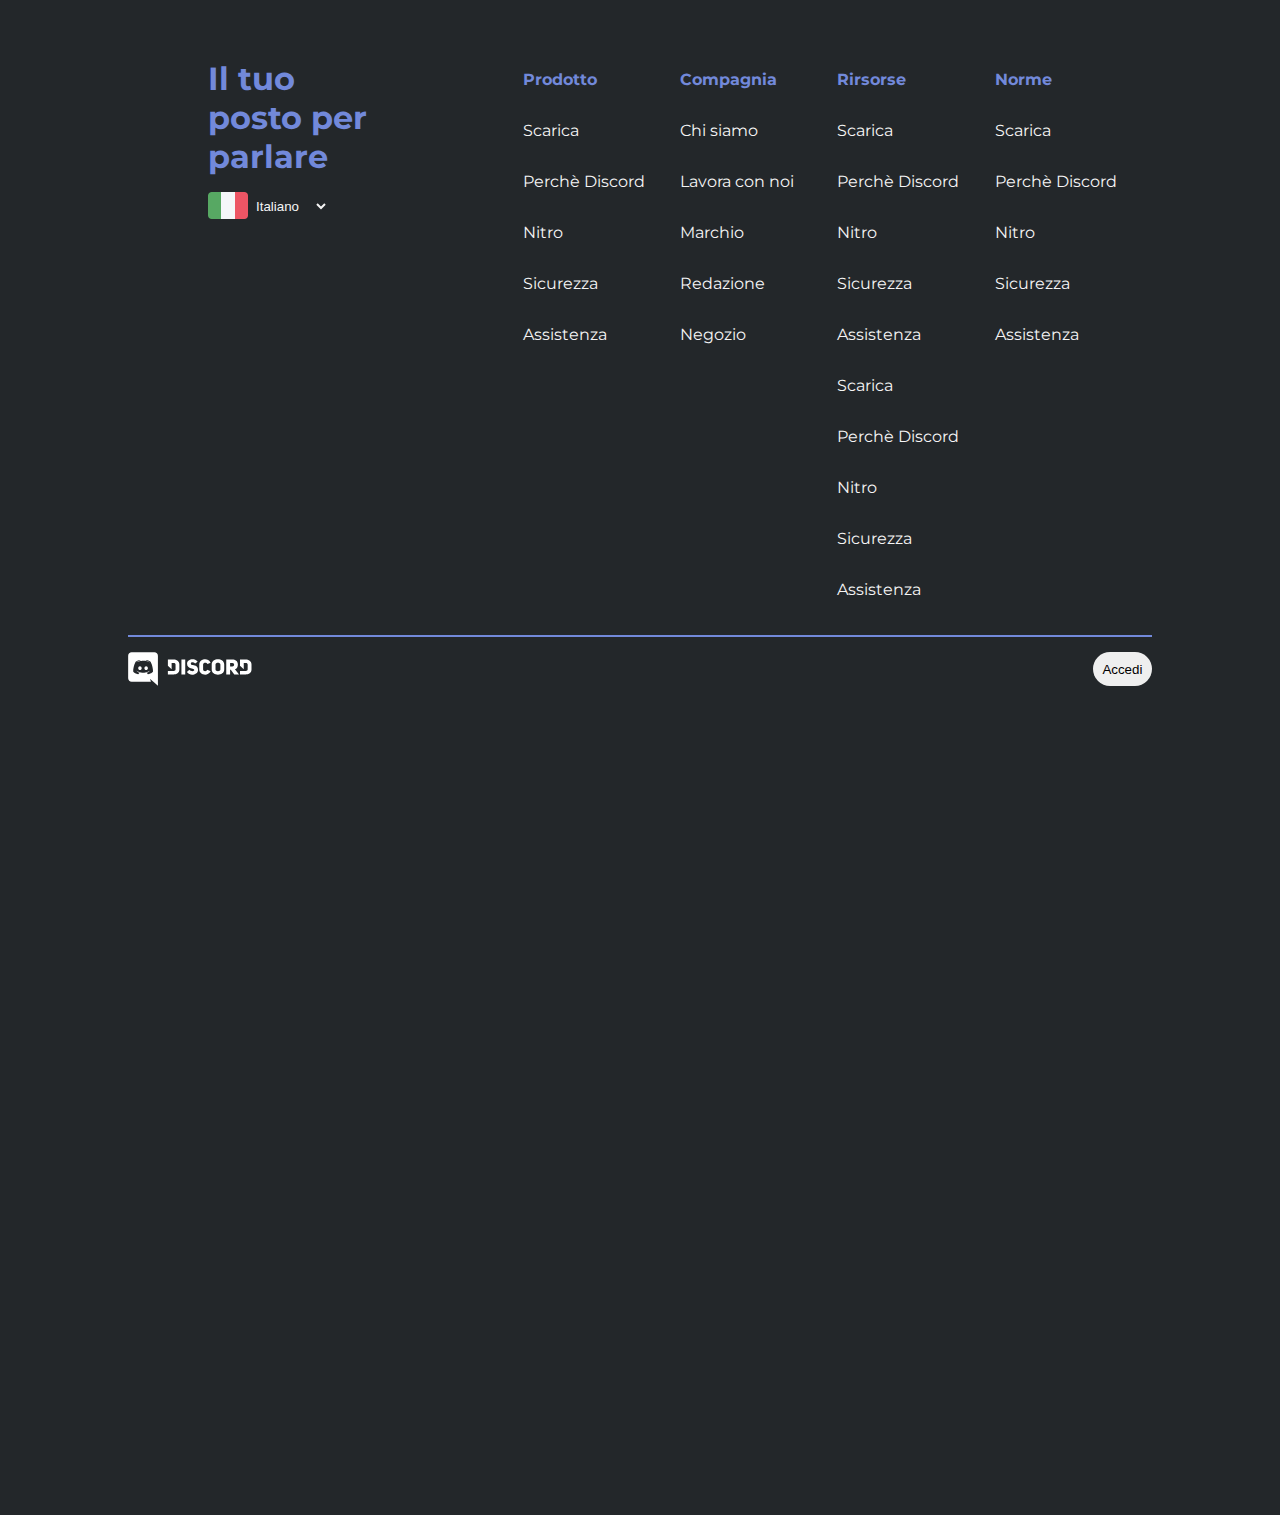
==== commit a08b77cf: "add waves" ====
--- a/bonus/index.html
+++ b/bonus/index.html
@@ -1,5 +1,5 @@
 <!DOCTYPE html>
-<html lang="en">
+<html lang="it">
 <head>
     <meta charset="UTF-8">
     <meta http-equiv="X-UA-Compatible" content="IE=edge">
@@ -48,6 +48,10 @@
                 </div>
             </div>
         </div>
+        <div class="wave_top">
+            <svg class="wave-1hkxOo" version="1.1" xmlns="http://www.w3.org/2000/svg" viewBox="0 0 1440 100" preserveAspectRatio="none"><path class="wavePath-haxJK1 animationPaused-2hZ4IO" d="M826.337463,25.5396311 C670.970254,58.655965 603.696181,68.7870267 447.802481,35.1443383 C293.342778,1.81111414 137.33377,1.81111414 0,1.81111414 L0,150 L1920,150 L1920,1.81111414 C1739.53523,-16.6853983 1679.86404,73.1607868 1389.7826,37.4859505 C1099.70117,1.81111414 981.704672,-7.57670281 826.337463,25.5396311 Z" fill="currentColor"></path></svg>
+        </div>
+        <!--Wave top-->
         <div class="container_gray">
             <div class="container">
                 <div class="row">
@@ -61,6 +65,10 @@
                 </div>
             </div>
         </div>
+        <div class="wave_bottom"> <!--Wave bottom-->
+
+            <svg class="wave-1hkxOo" version="1.1" xmlns="http://www.w3.org/2000/svg" viewBox="0 0 1440 100" preserveAspectRatio="none"><path class="wavePath-haxJK1 animationPaused-2hZ4IO" d="M826.337463,25.5396311 C670.970254,58.655965 603.696181,68.7870267 447.802481,35.1443383 C293.342778,1.81111414 137.33377,1.81111414 0,1.81111414 L0,150 L1920,150 L1920,1.81111414 C1739.53523,-16.6853983 1679.86404,73.1607868 1389.7826,37.4859505 C1099.70117,1.81111414 981.704672,-7.57670281 826.337463,25.5396311 Z" fill="currentColor"></path></svg>
+        </div>
         <div class="container">
             <div class="row">
                 <div class="col_7">
@@ -72,7 +80,9 @@
                 </div>
             </div>
         </div>
-
+        <div class="wave_top">
+            <svg class="wave-1hkxOo" version="1.1" xmlns="http://www.w3.org/2000/svg" viewBox="0 0 1440 100" preserveAspectRatio="none"><path class="wavePath-haxJK1 animationPaused-2hZ4IO" d="M826.337463,25.5396311 C670.970254,58.655965 603.696181,68.7870267 447.802481,35.1443383 C293.342778,1.81111414 137.33377,1.81111414 0,1.81111414 L0,150 L1920,150 L1920,1.81111414 C1739.53523,-16.6853983 1679.86404,73.1607868 1389.7826,37.4859505 C1099.70117,1.81111414 981.704672,-7.57670281 826.337463,25.5396311 Z" fill="currentColor"></path></svg>
+        </div>
         <div class="container_gray">
                 <div class="tecnology">
                     <h2 class="tecnologia">Tecnologia affidabile per tenersi in contatto</h2>
--- a/bonus/assets/css/style.css
+++ b/bonus/assets/css/style.css
@@ -200,6 +200,17 @@
     margin-top: 10rem;
 }
 
+.wave_top{
+    color: #F6F6F6;
+    margin-bottom: -5px;
+}
+
+.wave_bottom{
+    color: #F6F6F6;
+    margin-top: -5px;
+    rotate: 180deg;
+}
+
 .trovarsi{
     width: 20%;
     text-align: left;
@@ -221,7 +232,7 @@
 }
 
 .container_gray{
-    background-color: lightgray;
+    background-color: #F6F6F6;
     text-align: center;
 }
 
